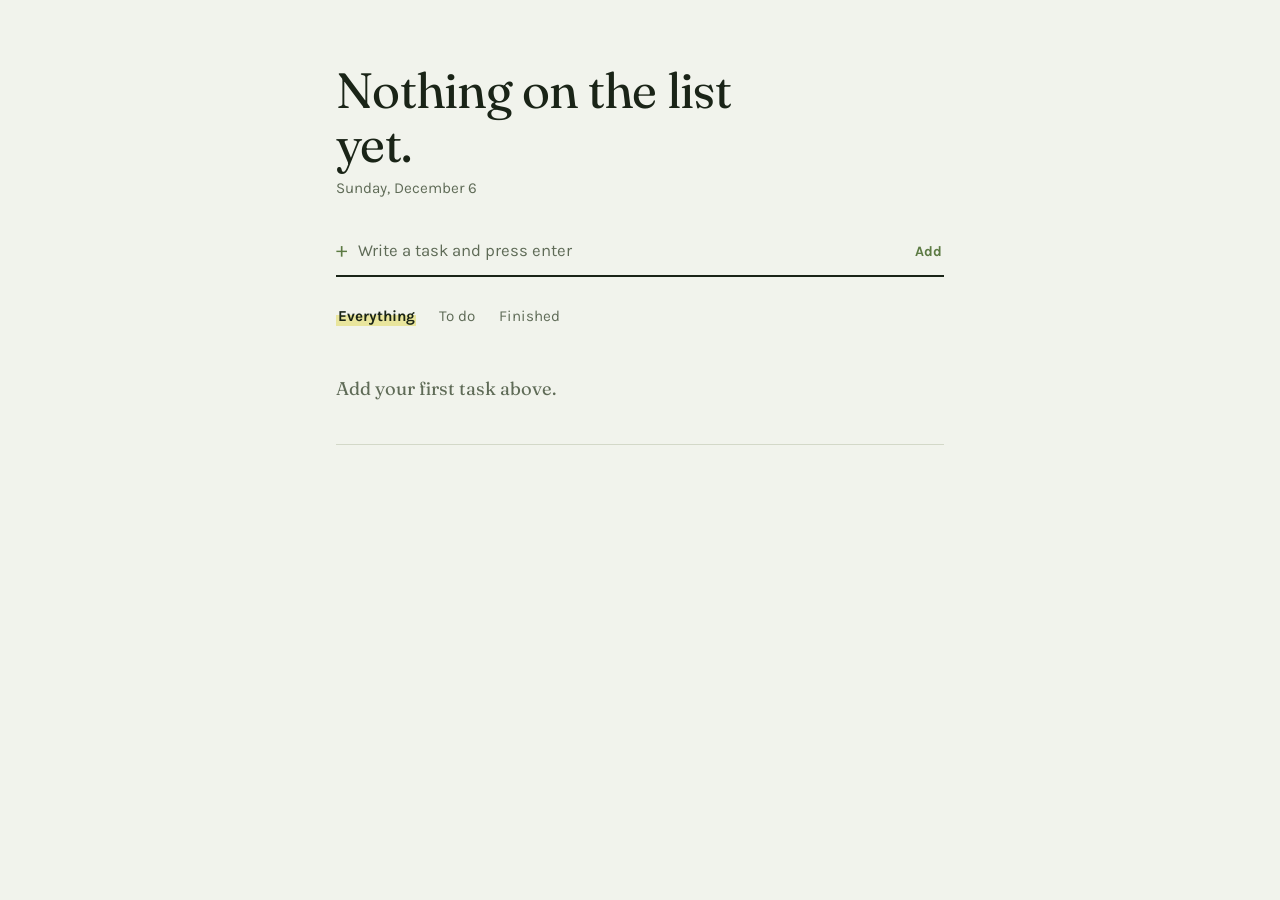
==== todo.html @ 319d1713 "changes" ====
<!DOCTYPE html>
<html lang="en">
<head>
<meta charset="utf-8">
<meta name="viewport" content="width=device-width, initial-scale=1">
<title>Today's list</title>
<link rel="preconnect" href="https://fonts.googleapis.com">
<link rel="preconnect" href="https://fonts.gstatic.com" crossorigin>
<link href="https://fonts.googleapis.com/css2?family=Fraunces:opsz,wght@9..144,400;9..144,600&family=Karla:wght@400;500;700&display=swap" rel="stylesheet">
<link rel="stylesheet" href="todo.css">
</head>
<body>

<main class="sheet">
  <h1 class="tally" id="tally">Nothing on the list yet.</h1>
  <p class="stamp" id="stamp"></p>

  <div class="compose">
    <input id="field" type="text" placeholder="Write a task and press enter" autocomplete="off" aria-label="New task">
    <button id="add" type="button">Add</button>
  </div>

  <div class="views" role="group" aria-label="Filter tasks">
    <button class="view" type="button" data-view="all" aria-pressed="true">Everything</button>
    <button class="view" type="button" data-view="open" aria-pressed="false">To do</button>
    <button class="view" type="button" data-view="done" aria-pressed="false">Finished</button>
  </div>

  <ul id="list"></ul>

  <div class="foot">
    <span id="count"></span>
    <button id="sweep" type="button" hidden>Clear finished</button>
  </div>
</main>

<script src="todo.js"></script>
</body>
</html>
---- todo.css ----
/* ── tokens ─────────────────────────────────────────── */

:root {
  --paper:      #F1F3EC;
  --ink:        #1A2417;
  --ink-soft:   #5F6B57;
  --rule:       #D3D8C8;
  --olive:      #5C7A43;
  --marker:     #DFD43C;
  --marker-dim: rgba(223, 212, 60, .45);
  --danger:     #A03A22;

  --serif: "Fraunces", Georgia, "Times New Roman", serif;
  --sans:  "Karla", "Helvetica Neue", Arial, sans-serif;

  color-scheme: light;
}

@media (prefers-color-scheme: dark) {
  :root:not([data-theme="light"]) {
    --paper:      #151A11;
    --ink:        #E8EBDF;
    --ink-soft:   #97A188;
    --rule:       #2C3524;
    --olive:      #A3C070;
    --marker:     #C7BC2E;
    --marker-dim: rgba(199, 188, 46, .30);
    color-scheme: dark;
  }
}

:root[data-theme="dark"] {
  --paper:      #151A11;
  --ink:        #E8EBDF;
  --ink-soft:   #97A188;
  --rule:       #2C3524;
  --olive:      #A3C070;
  --marker:     #C7BC2E;
  --marker-dim: rgba(199, 188, 46, .30);
  color-scheme: dark;
}

/* ── page ───────────────────────────────────────────── */

* { box-sizing: border-box; }

html, body { margin: 0; }

body {
  background: var(--paper);
  color: var(--ink);
  font-family: var(--sans);
  font-size: 17px;
  line-height: 1.5;
  -webkit-font-smoothing: antialiased;
  padding: 4rem 1.25rem 5rem;
}

.sheet {
  max-width: 38rem;
  margin: 0 auto;
}

/* ── headline ───────────────────────────────────────── */

.tally {
  font-family: var(--serif);
  font-optical-sizing: auto;
  font-weight: 400;
  font-size: clamp(2rem, 7vw, 3.1rem);
  line-height: 1.08;
  letter-spacing: -0.015em;
  margin: 0 0 .35rem;
  max-width: 14ch;
}

.tally em {
  font-style: normal;
  font-weight: 600;
  background: linear-gradient(var(--marker-dim), var(--marker-dim));
  background-size: 100% 42%;
  background-position: 0 78%;
  background-repeat: no-repeat;
  padding: 0 .12em;
}

.stamp {
  color: var(--ink-soft);
  font-size: .95rem;
  margin: 0 0 2.4rem;
}

/* ── new task ───────────────────────────────────────── */

.compose {
  display: flex;
  align-items: baseline;
  gap: .7rem;
  border-bottom: 2px solid var(--ink);
  padding-bottom: .55rem;
}

.compose::before {
  content: "+";
  font-size: 1.35rem;
  color: var(--olive);
  line-height: 1;
  transform: translateY(1px);
}

.compose:focus-within { border-bottom-color: var(--olive); }

#field {
  flex: 1;
  min-width: 0;
  border: 0;
  background: none;
  color: var(--ink);
  font: inherit;
  font-size: 1.05rem;
  padding: 0;
}

#field::placeholder { color: var(--ink-soft); }
#field:focus { outline: none; }

#add {
  border: 0;
  background: none;
  font: inherit;
  font-weight: 700;
  font-size: .9rem;
  color: var(--olive);
  cursor: pointer;
  padding: .2rem .1rem;
}

#add:hover { color: var(--ink); }

/* ── filters ────────────────────────────────────────── */

.views {
  display: flex;
  gap: 1.3rem;
  margin: 1.6rem 0 .2rem;
}

.view {
  border: 0;
  background: none;
  font: inherit;
  font-size: .95rem;
  color: var(--ink-soft);
  cursor: pointer;
  padding: .15rem .1rem;
}

.view:hover { color: var(--ink); }

.view[aria-pressed="true"] {
  color: var(--ink);
  font-weight: 700;
  background: linear-gradient(var(--marker-dim), var(--marker-dim));
  background-size: 100% 40%;
  background-position: 0 80%;
  background-repeat: no-repeat;
}

/* ── list ───────────────────────────────────────────── */

#list {
  list-style: none;
  margin: 0;
  padding: 0;
}

.task {
  display: flex;
  align-items: flex-start;
  gap: .85rem;
  padding: .85rem .2rem .85rem 0;
  border-bottom: 1px solid var(--rule);
}

.tick {
  flex: none;
  width: 1.35rem;
  height: 1.35rem;
  margin-top: .1rem;
  border: 1.5px solid var(--ink-soft);
  border-radius: 50%;
  background: none;
  cursor: pointer;
  display: grid;
  place-items: center;
  padding: 0;
  transition: border-color .15s, background-color .15s;
}

.tick:hover { border-color: var(--olive); }

.tick svg {
  width: .8rem;
  height: .8rem;
  stroke: var(--paper);
  stroke-width: 2.6;
  fill: none;
  stroke-linecap: round;
  stroke-linejoin: round;
  stroke-dasharray: 16;
  stroke-dashoffset: 16;
}

.task.done .tick {
  background: var(--olive);
  border-color: var(--olive);
}

.task.done .tick svg {
  stroke-dashoffset: 0;
  transition: stroke-dashoffset .22s ease-out;
}

.label {
  flex: 1;
  min-width: 0;
  cursor: text;
  word-break: break-word;
  padding: 0;
  border: 0;
  background: none;
  font: inherit;
  color: inherit;
  text-align: left;
}

.task.done .label {
  color: var(--ink-soft);
  text-decoration: line-through;
  text-decoration-color: var(--olive);
  text-decoration-thickness: 1.5px;
}

.edit {
  flex: 1;
  min-width: 0;
  font: inherit;
  color: var(--ink);
  background: none;
  border: 0;
  border-bottom: 1.5px solid var(--olive);
  padding: 0 0 2px;
}

.edit:focus { outline: none; }

.drop {
  flex: none;
  border: 0;
  background: none;
  color: var(--ink-soft);
  font: inherit;
  font-size: 1.1rem;
  line-height: 1;
  cursor: pointer;
  padding: .2rem .35rem;
  opacity: 0;
  transition: opacity .15s;
}

.task:hover .drop,
.task:focus-within .drop { opacity: 1; }

.drop:hover { color: var(--danger); }

/* ── empty state and footer ─────────────────────────── */

.blank {
  font-family: var(--serif);
  font-size: 1.15rem;
  color: var(--ink-soft);
  padding: 2.6rem 0;
  margin: 0;
  border-bottom: 1px solid var(--rule);
}

.foot {
  display: flex;
  justify-content: space-between;
  align-items: center;
  gap: 1rem;
  margin-top: 1rem;
  font-size: .88rem;
  color: var(--ink-soft);
}

#sweep {
  border: 0;
  background: none;
  font: inherit;
  font-size: .88rem;
  color: var(--ink-soft);
  cursor: pointer;
  text-decoration: underline;
  text-underline-offset: 3px;
  padding: .2rem 0;
}

#sweep:hover { color: var(--danger); }
#sweep[hidden] { display: none; }

/* ── accessibility ──────────────────────────────────── */

:focus-visible {
  outline: 2px solid var(--olive);
  outline-offset: 3px;
  border-radius: 2px;
}

@media (prefers-reduced-motion: reduce) {
  * { transition: none !important; }
}

@media (max-width: 30rem) {
  body { padding-top: 2.5rem; }
  .drop { opacity: 1; }
}
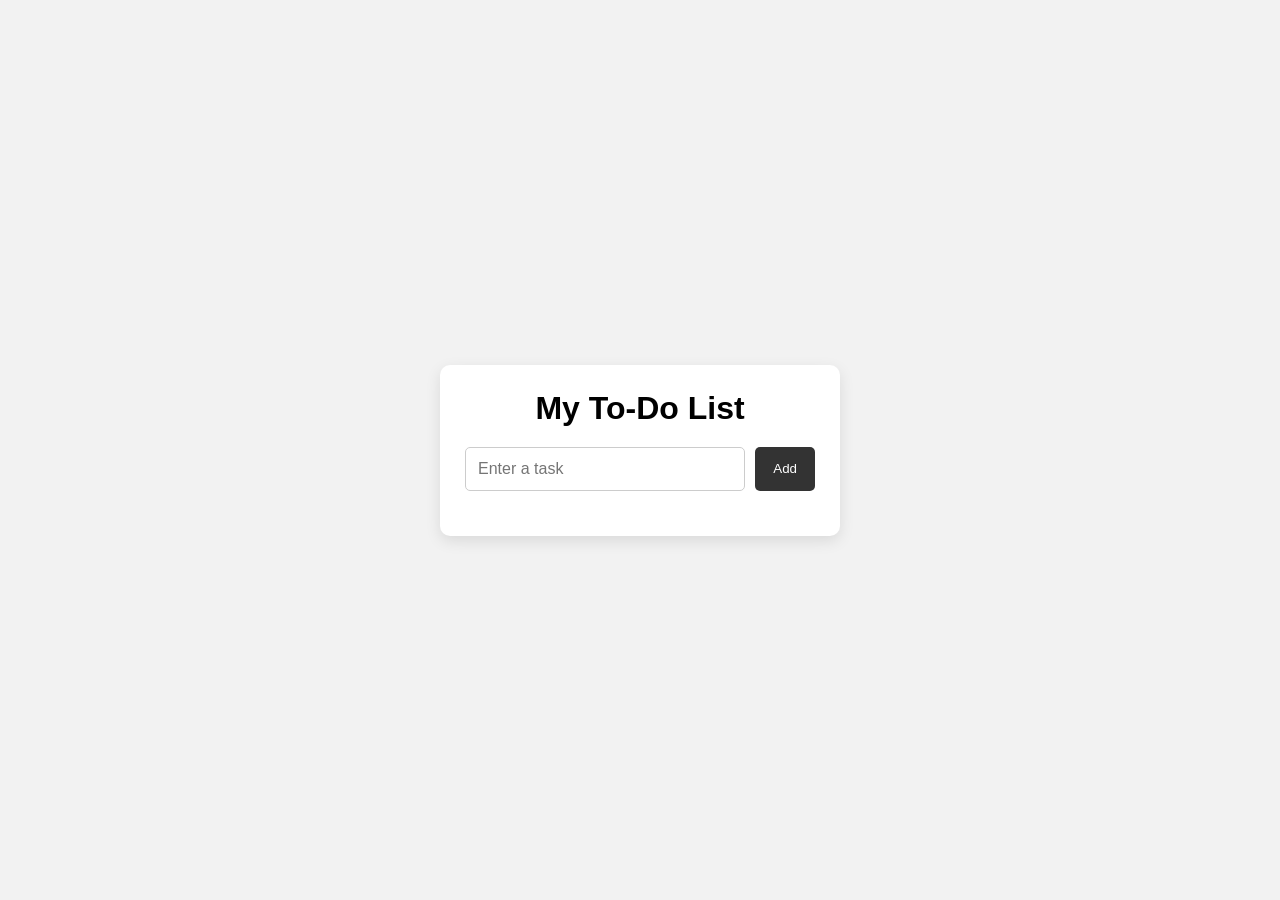
==== commit 245858c5: "update to do list" ====
--- a/todo.html
+++ b/todo.html
@@ -1,39 +1,25 @@
 <!DOCTYPE html>
 <html lang="en">
 <head>
-<meta charset="utf-8">
-<meta name="viewport" content="width=device-width, initial-scale=1">
-<title>Today's list</title>
-<link rel="preconnect" href="https://fonts.googleapis.com">
-<link rel="preconnect" href="https://fonts.gstatic.com" crossorigin>
-<link href="https://fonts.googleapis.com/css2?family=Fraunces:opsz,wght@9..144,400;9..144,600&family=Karla:wght@400;500;700&display=swap" rel="stylesheet">
-<link rel="stylesheet" href="todo.css">
+    <meta charset="UTF-8">
+    <meta name="viewport" content="width=device-width, initial-scale=1.0">
+    <title>To-Do List</title>
+    <link rel="stylesheet" href="todo.css">
 </head>
+
 <body>
 
-<main class="sheet">
-  <h1 class="tally" id="tally">Nothing on the list yet.</h1>
-  <p class="stamp" id="stamp"></p>
+    <div class="todo-container">
+        <h1>My To-Do List</h1>
 
-  <div class="compose">
-    <input id="field" type="text" placeholder="Write a task and press enter" autocomplete="off" aria-label="New task">
-    <button id="add" type="button">Add</button>
-  </div>
+        <div class="input-container">
+            <input type="text" id="taskInput" placeholder="Enter a task">
+            <button id="addButton">Add</button>
+        </div>
 
-  <div class="views" role="group" aria-label="Filter tasks">
-    <button class="view" type="button" data-view="all" aria-pressed="true">Everything</button>
-    <button class="view" type="button" data-view="open" aria-pressed="false">To do</button>
-    <button class="view" type="button" data-view="done" aria-pressed="false">Finished</button>
-  </div>
+        <ul id="taskList"></ul>
+    </div>
 
-  <ul id="list"></ul>
-
-  <div class="foot">
-    <span id="count"></span>
-    <button id="sweep" type="button" hidden>Clear finished</button>
-  </div>
-</main>
-
-<script src="todo.js"></script>
+    <script src="todo.js"></script>
 </body>
 </html>
--- a/todo.css
+++ b/todo.css
@@ -1,327 +1,82 @@
-/* ── tokens ─────────────────────────────────────────── */
-
-:root {
-  --paper:      #F1F3EC;
-  --ink:        #1A2417;
-  --ink-soft:   #5F6B57;
-  --rule:       #D3D8C8;
-  --olive:      #5C7A43;
-  --marker:     #DFD43C;
-  --marker-dim: rgba(223, 212, 60, .45);
-  --danger:     #A03A22;
-
-  --serif: "Fraunces", Georgia, "Times New Roman", serif;
-  --sans:  "Karla", "Helvetica Neue", Arial, sans-serif;
-
-  color-scheme: light;
+* {
+    margin: 0;
+    padding: 0;
+    box-sizing: border-box;
 }
 
-@media (prefers-color-scheme: dark) {
-  :root:not([data-theme="light"]) {
-    --paper:      #151A11;
-    --ink:        #E8EBDF;
-    --ink-soft:   #97A188;
-    --rule:       #2C3524;
-    --olive:      #A3C070;
-    --marker:     #C7BC2E;
-    --marker-dim: rgba(199, 188, 46, .30);
-    color-scheme: dark;
-  }
+body {
+    font-family: Arial, sans-serif;
+    background: #f2f2f2;
+    display: flex;
+    justify-content: center;
+    align-items: center;
+    min-height: 100vh;
 }
 
-:root[data-theme="dark"] {
-  --paper:      #151A11;
-  --ink:        #E8EBDF;
-  --ink-soft:   #97A188;
-  --rule:       #2C3524;
-  --olive:      #A3C070;
-  --marker:     #C7BC2E;
-  --marker-dim: rgba(199, 188, 46, .30);
-  color-scheme: dark;
+.todo-container {
+    background: white;
+    width: 400px;
+    padding: 25px;
+    border-radius: 10px;
+    box-shadow: 0 5px 15px rgba(0, 0, 0, 0.1);
 }
 
-/* ── page ───────────────────────────────────────────── */
-
-* { box-sizing: border-box; }
-
-html, body { margin: 0; }
-
-body {
-  background: var(--paper);
-  color: var(--ink);
-  font-family: var(--sans);
-  font-size: 17px;
-  line-height: 1.5;
-  -webkit-font-smoothing: antialiased;
-  padding: 4rem 1.25rem 5rem;
+h1 {
+    text-align: center;
+    margin-bottom: 20px;
 }
 
-.sheet {
-  max-width: 38rem;
-  margin: 0 auto;
+.input-container {
+    display: flex;
+    gap: 10px;
 }
 
-/* ── headline ───────────────────────────────────────── */
-
-.tally {
-  font-family: var(--serif);
-  font-optical-sizing: auto;
-  font-weight: 400;
-  font-size: clamp(2rem, 7vw, 3.1rem);
-  line-height: 1.08;
-  letter-spacing: -0.015em;
-  margin: 0 0 .35rem;
-  max-width: 14ch;
+input {
+    flex: 1;
+    padding: 12px;
+    border: 1px solid #ccc;
+    border-radius: 5px;
+    font-size: 16px;
 }
 
-.tally em {
-  font-style: normal;
-  font-weight: 600;
-  background: linear-gradient(var(--marker-dim), var(--marker-dim));
-  background-size: 100% 42%;
-  background-position: 0 78%;
-  background-repeat: no-repeat;
-  padding: 0 .12em;
+button {
+    padding: 12px 18px;
+    border: none;
+    background: #333;
+    color: white;
+    border-radius: 5px;
+    cursor: pointer;
 }
 
-.stamp {
-  color: var(--ink-soft);
-  font-size: .95rem;
-  margin: 0 0 2.4rem;
+button:hover {
+    background: #555;
 }
 
-/* ── new task ───────────────────────────────────────── */
-
-.compose {
-  display: flex;
-  align-items: baseline;
-  gap: .7rem;
-  border-bottom: 2px solid var(--ink);
-  padding-bottom: .55rem;
+ul {
+    list-style: none;
+    margin-top: 20px;
 }
 
-.compose::before {
-  content: "+";
-  font-size: 1.35rem;
-  color: var(--olive);
-  line-height: 1;
-  transform: translateY(1px);
+li {
+    display: flex;
+    justify-content: space-between;
+    align-items: center;
+    background: #f5f5f5;
+    padding: 12px;
+    margin-bottom: 10px;
+    border-radius: 5px;
 }
 
-.compose:focus-within { border-bottom-color: var(--olive); }
-
-#field {
-  flex: 1;
-  min-width: 0;
-  border: 0;
-  background: none;
-  color: var(--ink);
-  font: inherit;
-  font-size: 1.05rem;
-  padding: 0;
+.delete-btn {
+    background: red;
+    padding: 6px 10px;
 }
 
-#field::placeholder { color: var(--ink-soft); }
-#field:focus { outline: none; }
-
-#add {
-  border: 0;
-  background: none;
-  font: inherit;
-  font-weight: 700;
-  font-size: .9rem;
-  color: var(--olive);
-  cursor: pointer;
-  padding: .2rem .1rem;
+.delete-btn:hover {
+    background: darkred;
 }
 
-#add:hover { color: var(--ink); }
-
-/* ── filters ────────────────────────────────────────── */
-
-.views {
-  display: flex;
-  gap: 1.3rem;
-  margin: 1.6rem 0 .2rem;
-}
-
-.view {
-  border: 0;
-  background: none;
-  font: inherit;
-  font-size: .95rem;
-  color: var(--ink-soft);
-  cursor: pointer;
-  padding: .15rem .1rem;
-}
-
-.view:hover { color: var(--ink); }
-
-.view[aria-pressed="true"] {
-  color: var(--ink);
-  font-weight: 700;
-  background: linear-gradient(var(--marker-dim), var(--marker-dim));
-  background-size: 100% 40%;
-  background-position: 0 80%;
-  background-repeat: no-repeat;
-}
-
-/* ── list ───────────────────────────────────────────── */
-
-#list {
-  list-style: none;
-  margin: 0;
-  padding: 0;
-}
-
-.task {
-  display: flex;
-  align-items: flex-start;
-  gap: .85rem;
-  padding: .85rem .2rem .85rem 0;
-  border-bottom: 1px solid var(--rule);
-}
-
-.tick {
-  flex: none;
-  width: 1.35rem;
-  height: 1.35rem;
-  margin-top: .1rem;
-  border: 1.5px solid var(--ink-soft);
-  border-radius: 50%;
-  background: none;
-  cursor: pointer;
-  display: grid;
-  place-items: center;
-  padding: 0;
-  transition: border-color .15s, background-color .15s;
-}
-
-.tick:hover { border-color: var(--olive); }
-
-.tick svg {
-  width: .8rem;
-  height: .8rem;
-  stroke: var(--paper);
-  stroke-width: 2.6;
-  fill: none;
-  stroke-linecap: round;
-  stroke-linejoin: round;
-  stroke-dasharray: 16;
-  stroke-dashoffset: 16;
-}
-
-.task.done .tick {
-  background: var(--olive);
-  border-color: var(--olive);
-}
-
-.task.done .tick svg {
-  stroke-dashoffset: 0;
-  transition: stroke-dashoffset .22s ease-out;
-}
-
-.label {
-  flex: 1;
-  min-width: 0;
-  cursor: text;
-  word-break: break-word;
-  padding: 0;
-  border: 0;
-  background: none;
-  font: inherit;
-  color: inherit;
-  text-align: left;
-}
-
-.task.done .label {
-  color: var(--ink-soft);
-  text-decoration: line-through;
-  text-decoration-color: var(--olive);
-  text-decoration-thickness: 1.5px;
-}
-
-.edit {
-  flex: 1;
-  min-width: 0;
-  font: inherit;
-  color: var(--ink);
-  background: none;
-  border: 0;
-  border-bottom: 1.5px solid var(--olive);
-  padding: 0 0 2px;
-}
-
-.edit:focus { outline: none; }
-
-.drop {
-  flex: none;
-  border: 0;
-  background: none;
-  color: var(--ink-soft);
-  font: inherit;
-  font-size: 1.1rem;
-  line-height: 1;
-  cursor: pointer;
-  padding: .2rem .35rem;
-  opacity: 0;
-  transition: opacity .15s;
-}
-
-.task:hover .drop,
-.task:focus-within .drop { opacity: 1; }
-
-.drop:hover { color: var(--danger); }
-
-/* ── empty state and footer ─────────────────────────── */
-
-.blank {
-  font-family: var(--serif);
-  font-size: 1.15rem;
-  color: var(--ink-soft);
-  padding: 2.6rem 0;
-  margin: 0;
-  border-bottom: 1px solid var(--rule);
-}
-
-.foot {
-  display: flex;
-  justify-content: space-between;
-  align-items: center;
-  gap: 1rem;
-  margin-top: 1rem;
-  font-size: .88rem;
-  color: var(--ink-soft);
-}
-
-#sweep {
-  border: 0;
-  background: none;
-  font: inherit;
-  font-size: .88rem;
-  color: var(--ink-soft);
-  cursor: pointer;
-  text-decoration: underline;
-  text-underline-offset: 3px;
-  padding: .2rem 0;
-}
-
-#sweep:hover { color: var(--danger); }
-#sweep[hidden] { display: none; }
-
-/* ── accessibility ──────────────────────────────────── */
-
-:focus-visible {
-  outline: 2px solid var(--olive);
-  outline-offset: 3px;
-  border-radius: 2px;
-}
-
-@media (prefers-reduced-motion: reduce) {
-  * { transition: none !important; }
-}
-
-@media (max-width: 30rem) {
-  body { padding-top: 2.5rem; }
-  .drop { opacity: 1; }
+.completed {
+    text-decoration: line-through;
+    color: gray;
 }
